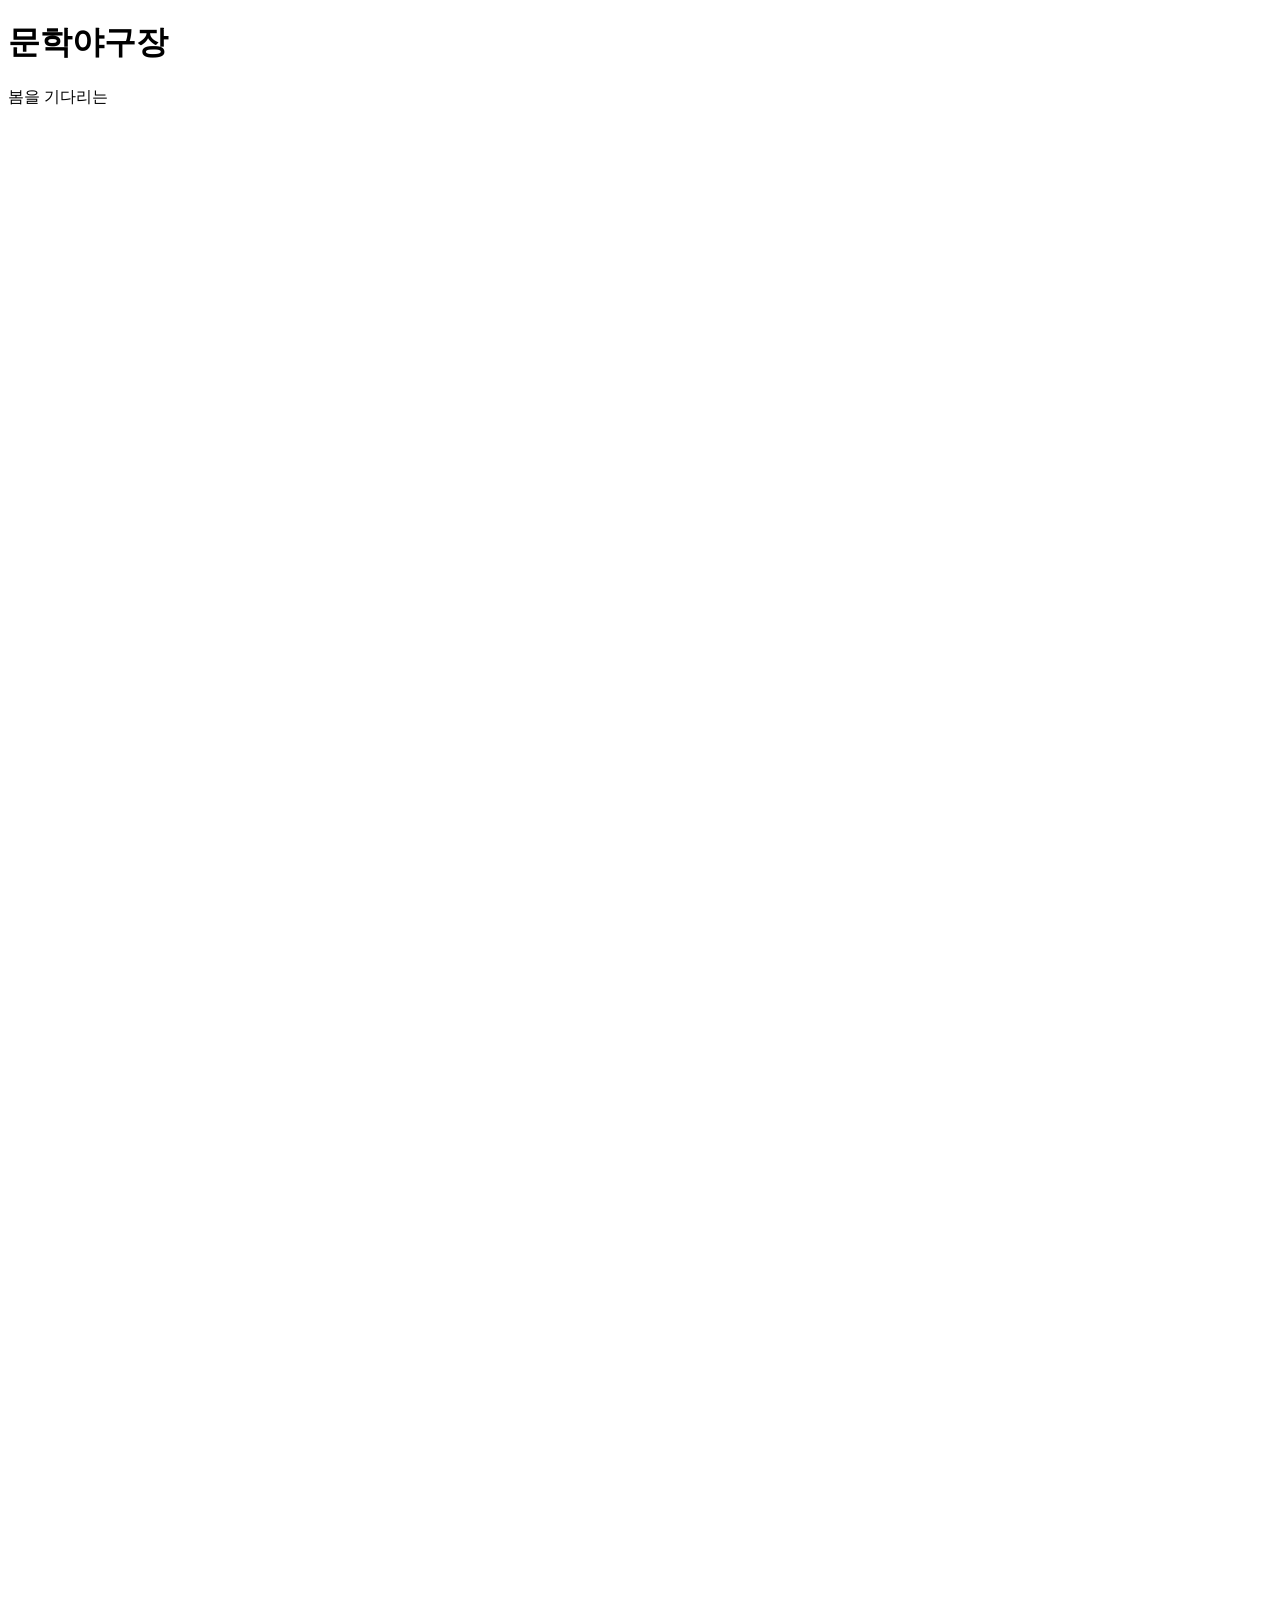
==== lobby.html @ 4fb38765 "Add files via upload munhak_2026-11-05_X-lobby.zip" ====
<!doctype html>
<!-- 출처: SSG 팬 레디코더의 문학야구장 (가져다 써도 되지만 돈 받고 쓰면 안 돼요. 'SSG 팬 레디코더의 문학야구장 참조'를 남겨 주세요) -->
<html lang="ko">
<head>
<meta charset="utf-8">
<meta name="color-scheme" content="light dark">
<meta name="viewport" content="width=device-width, initial-scale=1, viewport-fit=cover">
<meta name="description" content="야구 없는 계절, 3D 문학에서 봄을 기다려요 🌸⚾">
<title>문학야구장 - 봄을 기다리는</title>
<!-- 링크 미리보기 카드 (카톡·SNS 공유용) — 로비가 index.html가 되는 날 그대로 쓰려고 index.html과 같게 둬요 -->
<meta property="og:type" content="website">
<meta property="og:locale" content="ko_KR">
<meta property="og:site_name" content="문학야구장">
<meta property="og:title" content="문학야구장 - 봄을 기다리는">
<meta property="og:description" content="야구 없는 계절, 3D 문학에서 봄을 기다려요 🌸⚾">
<meta property="og:url" content="https://my-redi-coder.github.io/munhak/">
<meta property="og:image" content="https://my-redi-coder.github.io/munhak/og-image.jpg">
<meta property="og:image:width" content="1200">
<meta property="og:image:height" content="630">
<meta property="og:image:alt" content="밤 조명이 켜진 3D 문학야구장, 빅보드에 '봄을 기다리는 문학'">
<meta name="twitter:card" content="summary_large_image">
<link rel="stylesheet" href="fonts/fonts.css">
<link rel="stylesheet" href="styles/lobby.css">
</head>
<body>
<!-- 로비(첫 화면). 그림과 동작은 js/lobby/*.js, 모양은 styles/lobby.css. 설정은 js/lobby/config.js, 설명은 docs/LOBBY.md -->
<header class="top">
  <h1>문학야구장</h1>
  <p>봄을 기다리는</p>
</header>

<svg id="stage" viewBox="0 0 400 760" preserveAspectRatio="xMidYMid meet" role="group" aria-label="문학야구장 앞마당 지도">
  <defs>
    <linearGradient id="gSky" gradientUnits="userSpaceOnUse" x1="0" y1="-260" x2="0" y2="330">
      <stop offset="0" stop-color="#78c6ec"/>
      <stop offset=".65" stop-color="#bfe5f6"/>
      <stop offset="1" stop-color="#e6f5fb"/>
    </linearGradient>
    <pattern id="pBrick" width="16" height="8" patternUnits="userSpaceOnUse">
      <rect width="16" height="8" fill="#d6ac8c"/>
      <path d="M0 .5H16M0 4.5H16M8 .5V4.5M0 4.5V8M16 4.5V8" stroke="#ecd0bd" stroke-width=".9" fill="none"/>
    </pattern>
    <filter id="fSel" x="-15%" y="-15%" width="130%" height="130%" color-interpolation-filters="sRGB">
      <feMorphology in="SourceAlpha" operator="dilate" radius="2.4" result="d"/>
      <feFlood flood-color="#ffffff" result="w"/>
      <feComposite in="w" in2="d" operator="in" result="o"/>
      <feMerge><feMergeNode in="o"/><feMergeNode in="SourceGraphic"/></feMerge>
    </filter>
  </defs>
  <g id="world"></g>
</svg>

<div id="toast" class="toast" role="status" aria-live="polite"></div>
<div id="live" class="sr" aria-live="polite"></div>
<div id="go" class="go" hidden role="status" aria-live="polite"><p id="goMsg"></p><span class="dot" aria-hidden="true"></span></div>

<script src="js/lobby/config.js"></script>
<script src="js/lobby/kit.js"></script>
<script src="js/lobby/scenery.js"></script>
<script src="js/lobby/stadium.js"></script>
<script src="js/lobby/props.js"></script>
<script src="js/lobby/people.js"></script>
<script src="js/lobby/scene.js"></script>
<script src="js/lobby/interact.js"></script>
</body>
</html>
---- fonts/fonts.css ----
/* SSG 팬 레디코더의 문학야구장 — 출처를 남겨 주세요('SSG 팬 레디코더의 문학야구장 참조'). 판매·유료 사용은 안 돼요. */
/* ================= 글꼴 (2026-11-01) =================
   구글 글꼴 서버 대신 이 저장소에서 바로 받아요. 광고 차단·회사 와이파이 등으로 구글이 막혀도 손글씨가 보여요.
   사이트에 쓰이는 글자 위주로 줄인 파일이라 가벼워요. 글꼴은 그 글꼴을 쓰는 글자가 화면에 나올 때만 내려받아요.
   라이선스: fonts/LICENSE.md (모두 OFL) */
@font-face{font-family:'Gowun Dodum';font-style:normal;font-weight:400;font-display:swap;src:url('GowunDodum-Regular.woff2') format('woff2')}
@font-face{font-family:'Black Han Sans';font-style:normal;font-weight:400;font-display:swap;src:url('BlackHanSans-Regular.woff2') format('woff2')}
@font-face{font-family:'Nanum Pen Script';font-style:normal;font-weight:400;font-display:swap;src:url('NanumPenScript-Regular.woff2') format('woff2')}
@font-face{font-family:'Nanum Brush Script';font-style:normal;font-weight:400;font-display:swap;src:url('NanumBrushScript-Regular.woff2') format('woff2')}
@font-face{font-family:'Gaegu';font-style:normal;font-weight:400;font-display:swap;src:url('Gaegu-Regular.woff2') format('woff2')}
@font-face{font-family:'Gaegu';font-style:normal;font-weight:700;font-display:swap;src:url('Gaegu-Bold.woff2') format('woff2')}
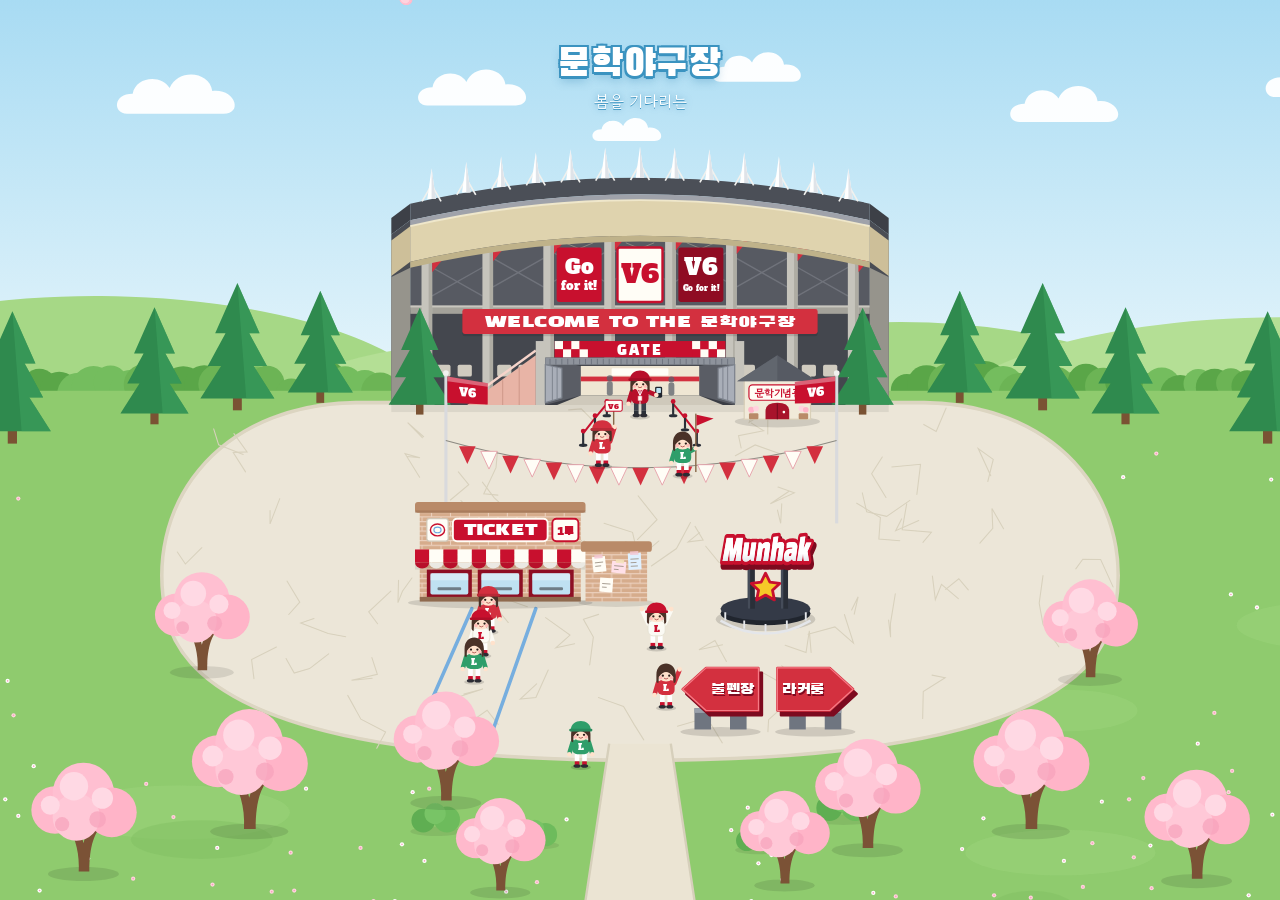
==== commit eed899ec: "Add files via upload munhak_2026-11-05_X4-landing.zip" ====
--- a/lobby.html
+++ b/lobby.html
@@ -3,64 +3,15 @@
 <html lang="ko">
 <head>
 <meta charset="utf-8">
-<meta name="color-scheme" content="light dark">
-<meta name="viewport" content="width=device-width, initial-scale=1, viewport-fit=cover">
-<meta name="description" content="야구 없는 계절, 3D 문학에서 봄을 기다려요 🌸⚾">
+<meta name="viewport" content="width=device-width, initial-scale=1">
+<meta name="color-scheme" content="only light">
 <title>문학야구장 - 봄을 기다리는</title>
-<!-- 링크 미리보기 카드 (카톡·SNS 공유용) — 로비가 index.html가 되는 날 그대로 쓰려고 index.html과 같게 둬요 -->
-<meta property="og:type" content="website">
-<meta property="og:locale" content="ko_KR">
-<meta property="og:site_name" content="문학야구장">
-<meta property="og:title" content="문학야구장 - 봄을 기다리는">
-<meta property="og:description" content="야구 없는 계절, 3D 문학에서 봄을 기다려요 🌸⚾">
-<meta property="og:url" content="https://my-redi-coder.github.io/munhak/">
-<meta property="og:image" content="https://my-redi-coder.github.io/munhak/og-image.jpg">
-<meta property="og:image:width" content="1200">
-<meta property="og:image:height" content="630">
-<meta property="og:image:alt" content="밤 조명이 켜진 3D 문학야구장, 빅보드에 '봄을 기다리는 문학'">
-<meta name="twitter:card" content="summary_large_image">
-<link rel="stylesheet" href="fonts/fonts.css">
-<link rel="stylesheet" href="styles/lobby.css">
+<!-- 옛 주소(lobby.html)로 들어온 사람을 첫 화면(index.html)으로 보내 줘요. 로비가 첫 화면이 되기 전에 공유된 링크가 있을 수 있어서 남겨 둬요 -->
+<meta http-equiv="refresh" content="0;url=index.html">
+<link rel="canonical" href="https://my-redi-coder.github.io/munhak/">
 </head>
 <body>
-<!-- 로비(첫 화면). 그림과 동작은 js/lobby/*.js, 모양은 styles/lobby.css. 설정은 js/lobby/config.js, 설명은 docs/LOBBY.md -->
-<header class="top">
-  <h1>문학야구장</h1>
-  <p>봄을 기다리는</p>
-</header>
-
-<svg id="stage" viewBox="0 0 400 760" preserveAspectRatio="xMidYMid meet" role="group" aria-label="문학야구장 앞마당 지도">
-  <defs>
-    <linearGradient id="gSky" gradientUnits="userSpaceOnUse" x1="0" y1="-260" x2="0" y2="330">
-      <stop offset="0" stop-color="#78c6ec"/>
-      <stop offset=".65" stop-color="#bfe5f6"/>
-      <stop offset="1" stop-color="#e6f5fb"/>
-    </linearGradient>
-    <pattern id="pBrick" width="16" height="8" patternUnits="userSpaceOnUse">
-      <rect width="16" height="8" fill="#d6ac8c"/>
-      <path d="M0 .5H16M0 4.5H16M8 .5V4.5M0 4.5V8M16 4.5V8" stroke="#ecd0bd" stroke-width=".9" fill="none"/>
-    </pattern>
-    <filter id="fSel" x="-15%" y="-15%" width="130%" height="130%" color-interpolation-filters="sRGB">
-      <feMorphology in="SourceAlpha" operator="dilate" radius="2.4" result="d"/>
-      <feFlood flood-color="#ffffff" result="w"/>
-      <feComposite in="w" in2="d" operator="in" result="o"/>
-      <feMerge><feMergeNode in="o"/><feMergeNode in="SourceGraphic"/></feMerge>
-    </filter>
-  </defs>
-  <g id="world"></g>
-</svg>
-
-<div id="toast" class="toast" role="status" aria-live="polite"></div>
-<div id="live" class="sr" aria-live="polite"></div>
-<div id="go" class="go" hidden role="status" aria-live="polite"><p id="goMsg"></p><span class="dot" aria-hidden="true"></span></div>
-
-<script src="js/lobby/config.js"></script>
-<script src="js/lobby/kit.js"></script>
-<script src="js/lobby/scenery.js"></script>
-<script src="js/lobby/stadium.js"></script>
-<script src="js/lobby/props.js"></script>
-<script src="js/lobby/people.js"></script>
-<script src="js/lobby/scene.js"></script>
-<script src="js/lobby/interact.js"></script>
+<p><a href="index.html">문학야구장으로 가기</a></p>
+<script>location.replace('index.html')</script>
 </body>
 </html>
